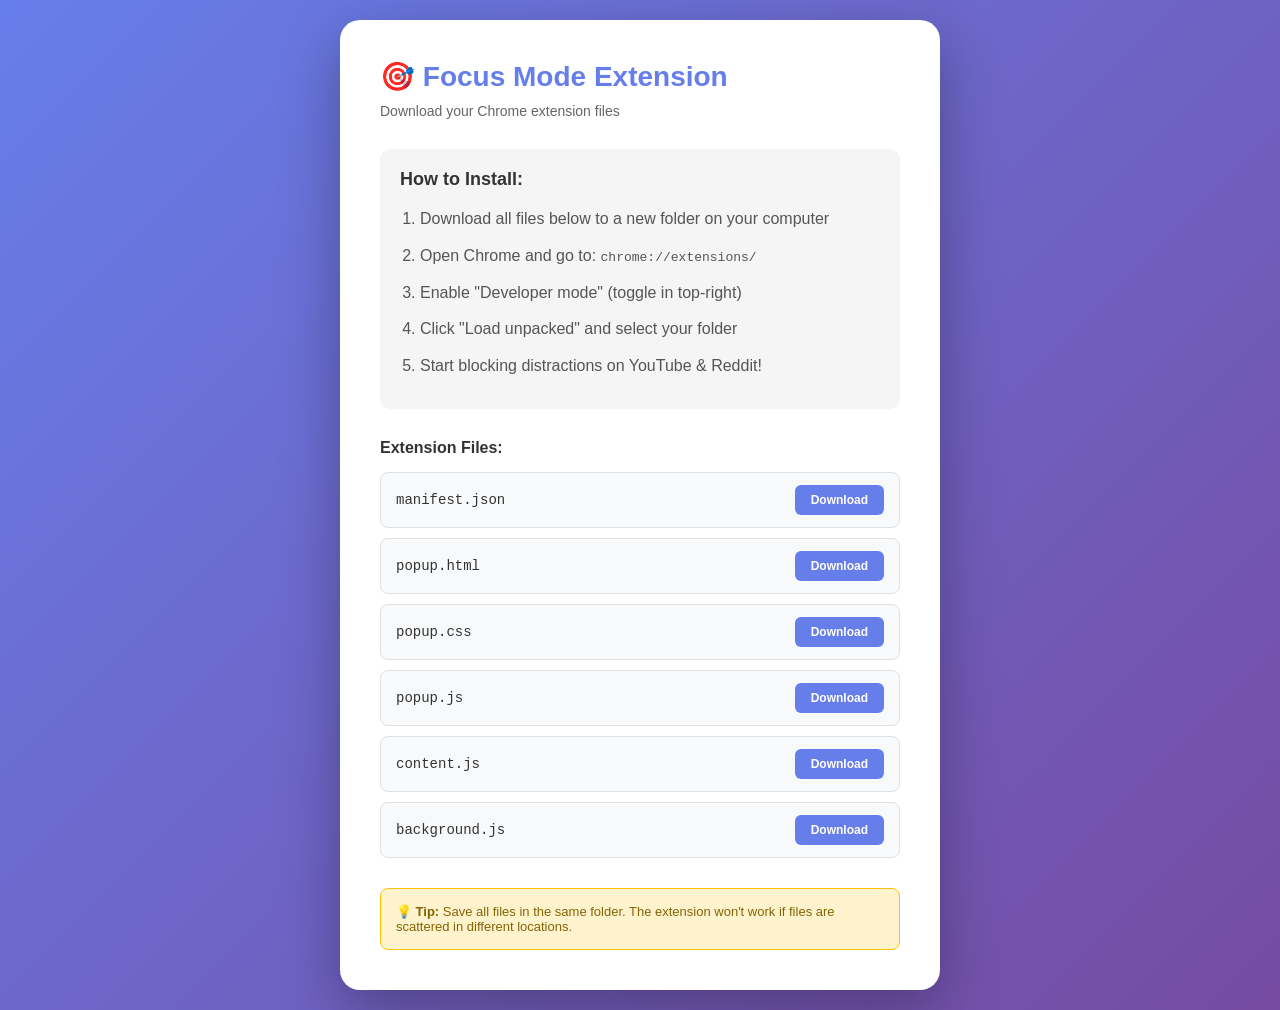
==== download.html @ acb17840 "Add ability to hide distracting elements on YouTube and Reddit Implement a Chrome extension with bac" ====
<!DOCTYPE html>
<html lang="en">
<head>
  <meta charset="UTF-8">
  <meta name="viewport" content="width=device-width, initial-scale=1.0">
  <title>Download Focus Mode Extension</title>
  <style>
    * {
      margin: 0;
      padding: 0;
      box-sizing: border-box;
    }
    
    body {
      font-family: -apple-system, BlinkMacSystemFont, 'Segoe UI', Roboto, sans-serif;
      background: linear-gradient(135deg, #667eea 0%, #764ba2 100%);
      min-height: 100vh;
      display: flex;
      align-items: center;
      justify-content: center;
      padding: 20px;
    }
    
    .container {
      background: white;
      border-radius: 20px;
      padding: 40px;
      max-width: 600px;
      width: 100%;
      box-shadow: 0 20px 60px rgba(0, 0, 0, 0.3);
    }
    
    h1 {
      color: #667eea;
      margin-bottom: 10px;
      font-size: 28px;
    }
    
    .subtitle {
      color: #666;
      margin-bottom: 30px;
      font-size: 14px;
    }
    
    .instructions {
      background: #f5f5f5;
      padding: 20px;
      border-radius: 10px;
      margin-bottom: 30px;
    }
    
    .instructions h2 {
      color: #333;
      font-size: 18px;
      margin-bottom: 15px;
    }
    
    .instructions ol {
      margin-left: 20px;
      color: #555;
      line-height: 1.8;
    }
    
    .instructions ol li {
      margin-bottom: 8px;
    }
    
    .download-section {
      margin-bottom: 30px;
    }
    
    .download-section h3 {
      color: #333;
      margin-bottom: 15px;
      font-size: 16px;
    }
    
    .file-list {
      display: flex;
      flex-direction: column;
      gap: 10px;
    }
    
    .file-item {
      display: flex;
      align-items: center;
      justify-content: space-between;
      padding: 12px 15px;
      background: #f8f9fa;
      border-radius: 8px;
      border: 1px solid #e0e0e0;
    }
    
    .file-name {
      color: #333;
      font-family: 'Courier New', monospace;
      font-size: 14px;
    }
    
    .download-btn {
      background: #667eea;
      color: white;
      border: none;
      padding: 8px 16px;
      border-radius: 6px;
      cursor: pointer;
      font-size: 12px;
      font-weight: 600;
      text-decoration: none;
      transition: background 0.2s;
    }
    
    .download-btn:hover {
      background: #5568d3;
    }
    
    .download-all {
      background: #764ba2;
      color: white;
      border: none;
      padding: 15px 30px;
      border-radius: 10px;
      cursor: pointer;
      font-size: 16px;
      font-weight: 600;
      width: 100%;
      transition: background 0.2s;
    }
    
    .download-all:hover {
      background: #6a4291;
    }
    
    .note {
      background: #fff3cd;
      border: 1px solid #ffc107;
      padding: 15px;
      border-radius: 8px;
      margin-top: 20px;
      color: #856404;
      font-size: 13px;
    }
  </style>
</head>
<body>
  <div class="container">
    <h1>🎯 Focus Mode Extension</h1>
    <p class="subtitle">Download your Chrome extension files</p>
    
    <div class="instructions">
      <h2>How to Install:</h2>
      <ol>
        <li>Download all files below to a new folder on your computer</li>
        <li>Open Chrome and go to: <code>chrome://extensions/</code></li>
        <li>Enable "Developer mode" (toggle in top-right)</li>
        <li>Click "Load unpacked" and select your folder</li>
        <li>Start blocking distractions on YouTube & Reddit!</li>
      </ol>
    </div>
    
    <div class="download-section">
      <h3>Extension Files:</h3>
      <div class="file-list">
        <div class="file-item">
          <span class="file-name">manifest.json</span>
          <a href="extension/manifest.json" download class="download-btn">Download</a>
        </div>
        <div class="file-item">
          <span class="file-name">popup.html</span>
          <a href="extension/popup.html" download class="download-btn">Download</a>
        </div>
        <div class="file-item">
          <span class="file-name">popup.css</span>
          <a href="extension/popup.css" download class="download-btn">Download</a>
        </div>
        <div class="file-item">
          <span class="file-name">popup.js</span>
          <a href="extension/popup.js" download class="download-btn">Download</a>
        </div>
        <div class="file-item">
          <span class="file-name">content.js</span>
          <a href="extension/content.js" download class="download-btn">Download</a>
        </div>
        <div class="file-item">
          <span class="file-name">background.js</span>
          <a href="extension/background.js" download class="download-btn">Download</a>
        </div>
      </div>
    </div>
    
    <div class="note">
      <strong>💡 Tip:</strong> Save all files in the same folder. The extension won't work if files are scattered in different locations.
    </div>
  </div>
</body>
</html>
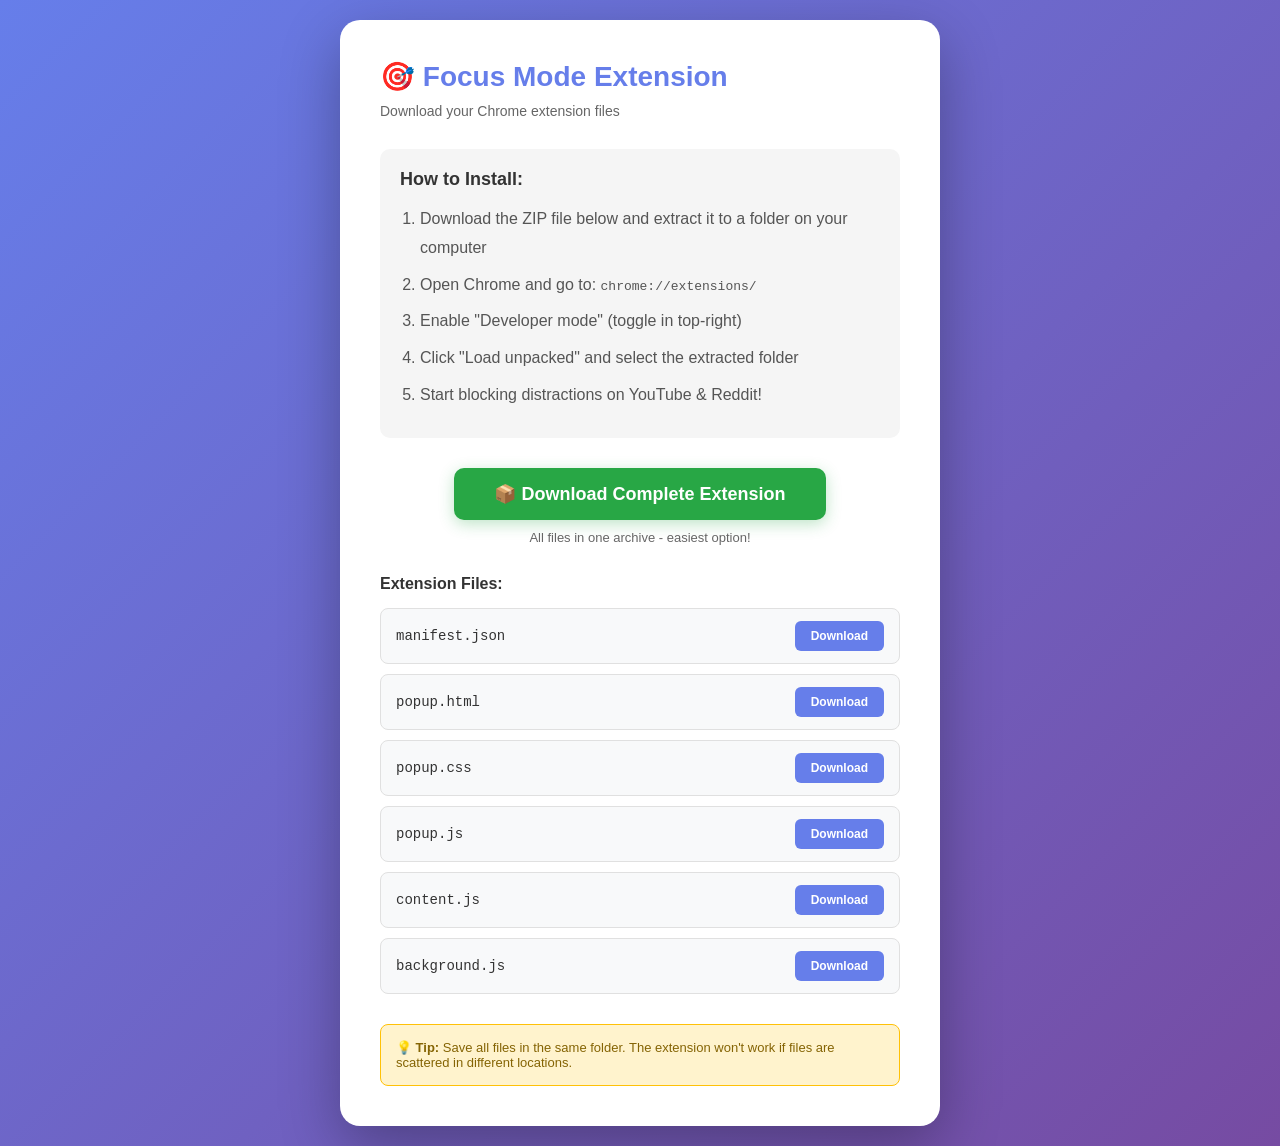
==== commit b5f7dc35: "Update installation instructions and add download link Refactor download.html to clarify installatio" ====
--- a/download.html
+++ b/download.html
@@ -150,12 +150,19 @@
     <div class="instructions">
       <h2>How to Install:</h2>
       <ol>
-        <li>Download all files below to a new folder on your computer</li>
+        <li>Download the ZIP file below and extract it to a folder on your computer</li>
         <li>Open Chrome and go to: <code>chrome://extensions/</code></li>
         <li>Enable "Developer mode" (toggle in top-right)</li>
-        <li>Click "Load unpacked" and select your folder</li>
+        <li>Click "Load unpacked" and select the extracted folder</li>
         <li>Start blocking distractions on YouTube & Reddit!</li>
       </ol>
+    </div>
+    
+    <div style="text-align: center; margin-bottom: 30px;">
+      <a href="focus-mode-extension.tar.gz" download style="background: #28a745; color: white; padding: 15px 40px; border-radius: 10px; text-decoration: none; font-weight: 600; font-size: 18px; display: inline-block; box-shadow: 0 4px 15px rgba(40, 167, 69, 0.3);">
+        📦 Download Complete Extension
+      </a>
+      <p style="margin-top: 10px; color: #666; font-size: 13px;">All files in one archive - easiest option!</p>
     </div>
     
     <div class="download-section">
